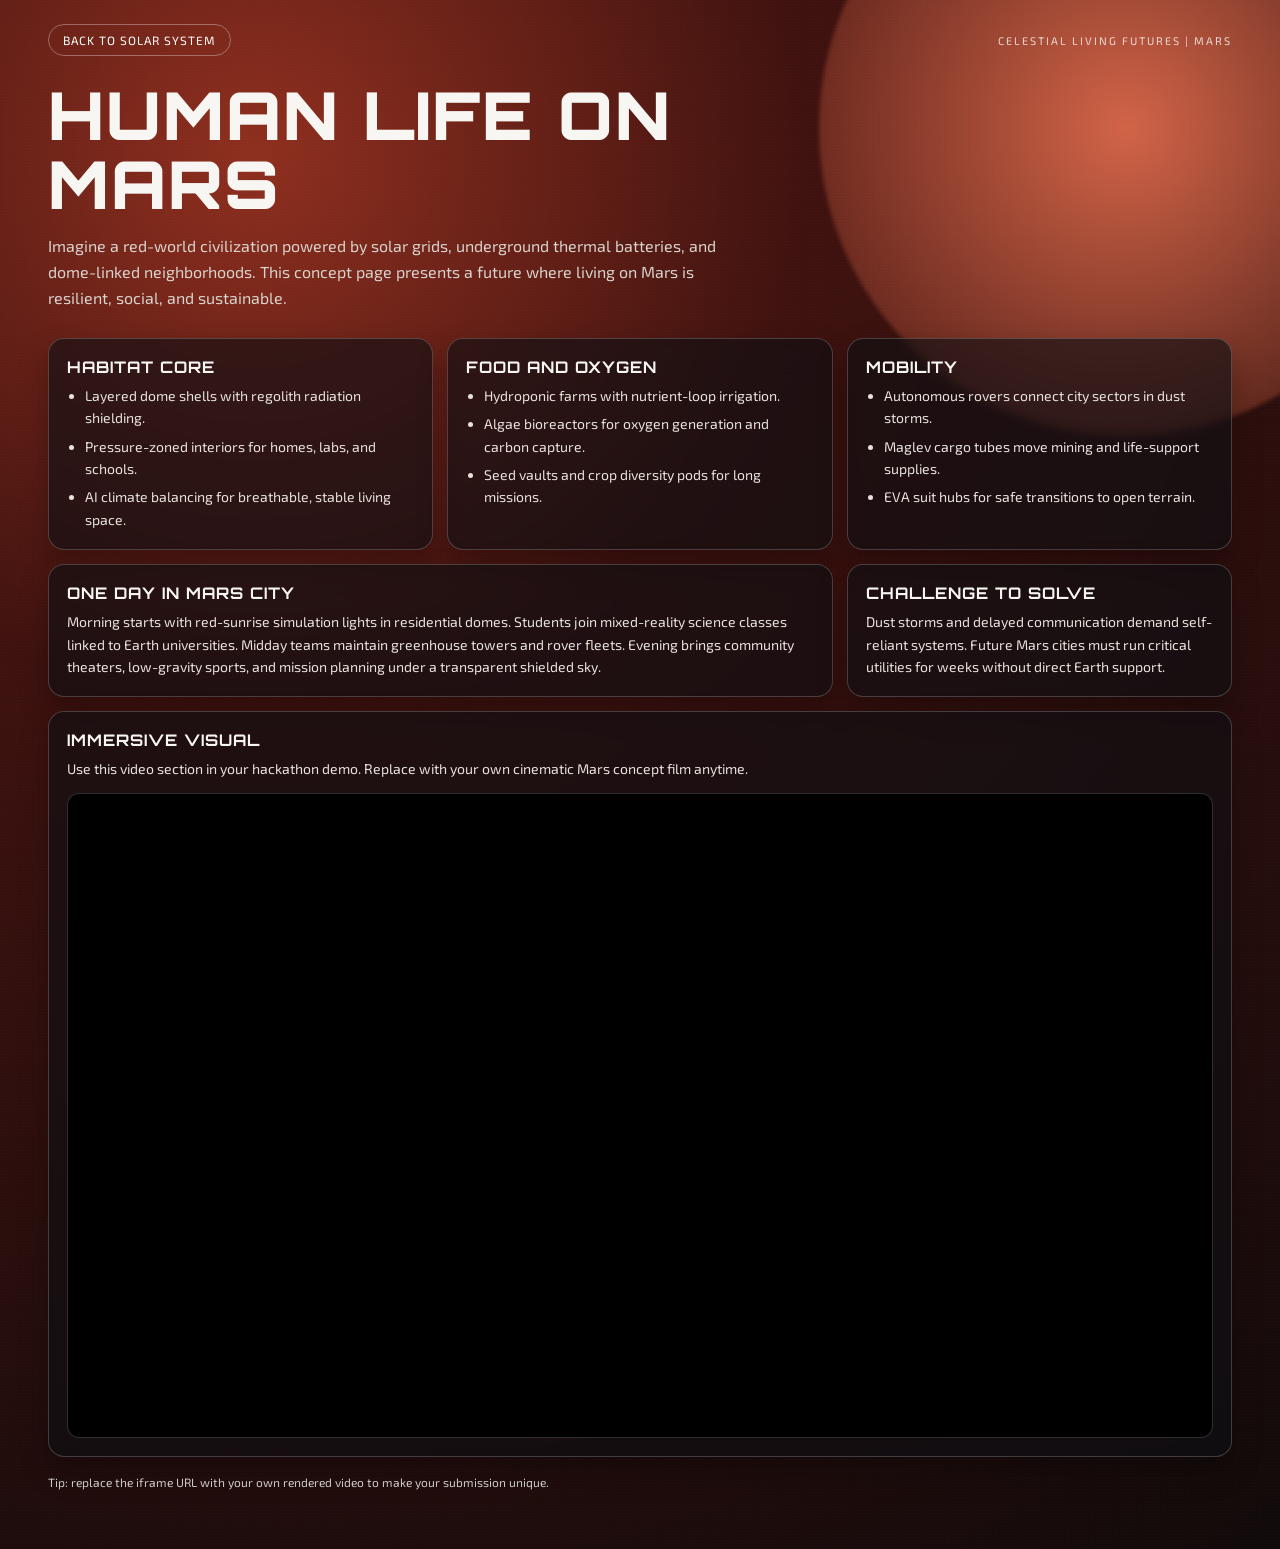
==== mars.html @ a82fee64 "Refactor project structure and enhance Mars and Moon pages with new content and styles" ====
<!DOCTYPE html>
<html lang="en">
<head>
  <meta charset="UTF-8">
  <meta name="viewport" content="width=device-width, initial-scale=1.0">
  <title>Mars Life Vision</title>
  <link rel="stylesheet" href="life-pages.css">
</head>
<body>
  <main class="page mars">
    <header class="topbar">
      <a class="back" href="index.html">Back to Solar System</a>
      <div class="badge">Celestial Living Futures | Mars</div>
    </header>

    <section class="hero">
      <h1>Human Life on Mars</h1>
      <p>Imagine a red-world civilization powered by solar grids, underground thermal batteries, and dome-linked neighborhoods. This concept page presents a future where living on Mars is resilient, social, and sustainable.</p>
    </section>

    <section class="grid">
      <article class="card span-4">
        <h2>Habitat Core</h2>
        <ul>
          <li>Layered dome shells with regolith radiation shielding.</li>
          <li>Pressure-zoned interiors for homes, labs, and schools.</li>
          <li>AI climate balancing for breathable, stable living space.</li>
        </ul>
      </article>

      <article class="card span-4">
        <h2>Food and Oxygen</h2>
        <ul>
          <li>Hydroponic farms with nutrient-loop irrigation.</li>
          <li>Algae bioreactors for oxygen generation and carbon capture.</li>
          <li>Seed vaults and crop diversity pods for long missions.</li>
        </ul>
      </article>

      <article class="card span-4">
        <h2>Mobility</h2>
        <ul>
          <li>Autonomous rovers connect city sectors in dust storms.</li>
          <li>Maglev cargo tubes move mining and life-support supplies.</li>
          <li>EVA suit hubs for safe transitions to open terrain.</li>
        </ul>
      </article>

      <article class="card span-8">
        <h2>One Day in Mars City</h2>
        <p>Morning starts with red-sunrise simulation lights in residential domes. Students join mixed-reality science classes linked to Earth universities. Midday teams maintain greenhouse towers and rover fleets. Evening brings community theaters, low-gravity sports, and mission planning under a transparent shielded sky.</p>
      </article>

      <article class="card span-4">
        <h2>Challenge to Solve</h2>
        <p>Dust storms and delayed communication demand self-reliant systems. Future Mars cities must run critical utilities for weeks without direct Earth support.</p>
      </article>

      <article class="card span-12">
        <h2>Immersive Visual</h2>
        <p>Use this video section in your hackathon demo. Replace with your own cinematic Mars concept film anytime.</p>
        <div class="video-wrap">
          <iframe src="https://www.youtube.com/embed/BEnOzPcleRw" title="Mars concept video" allow="accelerometer; autoplay; clipboard-write; encrypted-media; gyroscope; picture-in-picture; web-share" allowfullscreen></iframe>
        </div>
      </article>
    </section>

    <p class="footer-note">Tip: replace the iframe URL with your own rendered video to make your submission unique.</p>
  </main>
</body>
</html>
---- life-pages.css ----
@import url("https://fonts.googleapis.com/css2?family=Orbitron:wght@500;700;900&family=Exo+2:wght@300;400;600&display=swap");

:root {
  --text: #f7f6f2;
  --muted: #d8d3cd;
  --panel: rgba(14, 16, 20, 0.62);
}

* {
  box-sizing: border-box;
}

body {
  margin: 0;
  min-height: 100vh;
  color: var(--text);
  font-family: "Exo 2", sans-serif;
}

.page {
  min-height: 100vh;
  display: grid;
  grid-template-rows: auto auto 1fr auto;
  padding: 24px clamp(16px, 4vw, 48px) 48px;
  position: relative;
  overflow: hidden;
}

.page::before,
.page::after {
  content: "";
  position: absolute;
  pointer-events: none;
}

.page::before {
  width: 48vw;
  height: 48vw;
  border-radius: 50%;
  right: -12vw;
  top: -14vw;
  filter: blur(2px);
}

.page::after {
  inset: 0;
  background-image: radial-gradient(rgba(255, 255, 255, 0.14) 1px, transparent 1px);
  background-size: 3px 3px;
  opacity: 0.16;
}

.page.mars {
  background: radial-gradient(circle at 20% 10%, #8f2f1f 0%, #3f120f 32%, #110a0a 100%);
}

.page.mars::before {
  background: radial-gradient(circle, rgba(255, 124, 88, 0.78), rgba(143, 47, 31, 0.1));
}

.page.moon {
  background: radial-gradient(circle at 80% 0%, #50647c 0%, #1d2736 38%, #090d15 100%);
}

.page.moon::before {
  background: radial-gradient(circle, rgba(191, 216, 245, 0.7), rgba(57, 72, 92, 0.1));
}

.topbar {
  display: flex;
  align-items: center;
  justify-content: space-between;
  position: relative;
  z-index: 2;
}

.back {
  color: #fff;
  text-decoration: none;
  border: 1px solid rgba(255, 255, 255, 0.32);
  border-radius: 999px;
  padding: 8px 14px;
  font-size: 12px;
  letter-spacing: 1px;
  text-transform: uppercase;
}

.badge {
  text-transform: uppercase;
  letter-spacing: 2px;
  font-size: 11px;
  color: rgba(255, 255, 255, 0.78);
}

.hero {
  position: relative;
  z-index: 2;
  margin-top: 24px;
  max-width: 860px;
}

.hero h1 {
  margin: 0;
  font-family: "Orbitron", sans-serif;
  font-weight: 900;
  text-transform: uppercase;
  letter-spacing: 2px;
  font-size: clamp(28px, 6vw, 66px);
  line-height: 1.05;
}

.hero p {
  margin: 14px 0 0;
  color: var(--muted);
  max-width: 68ch;
  line-height: 1.65;
}

.grid {
  position: relative;
  z-index: 2;
  display: grid;
  grid-template-columns: repeat(12, minmax(0, 1fr));
  gap: 14px;
  margin-top: 26px;
}

.card {
  background: var(--panel);
  border: 1px solid rgba(255, 255, 255, 0.2);
  border-radius: 16px;
  padding: 18px;
  backdrop-filter: blur(4px);
  box-shadow: 0 14px 30px rgba(0, 0, 0, 0.28);
}

.card h2 {
  margin: 0 0 8px;
  font-family: "Orbitron", sans-serif;
  font-size: 16px;
  letter-spacing: 1px;
  text-transform: uppercase;
}

.card p,
.card li {
  margin: 0;
  color: #e8e2dc;
  line-height: 1.6;
  font-size: 14px;
}

.card ul {
  margin: 0;
  padding-left: 18px;
  display: grid;
  gap: 6px;
}

.span-4 {
  grid-column: span 4;
}

.span-6 {
  grid-column: span 6;
}

.span-8 {
  grid-column: span 8;
}

.span-12 {
  grid-column: span 12;
}

.video-wrap {
  border-radius: 12px;
  overflow: hidden;
  border: 1px solid rgba(255, 255, 255, 0.18);
  margin-top: 12px;
  background: #000;
}

.video-wrap iframe {
  width: 100%;
  aspect-ratio: 16 / 9;
  border: 0;
  display: block;
}

.footer-note {
  position: relative;
  z-index: 2;
  margin-top: 18px;
  font-size: 12px;
  color: rgba(255, 255, 255, 0.78);
}

@media (max-width: 980px) {
  .span-4,
  .span-6,
  .span-8 {
    grid-column: span 12;
  }

  .hero p {
    max-width: 100%;
  }
}
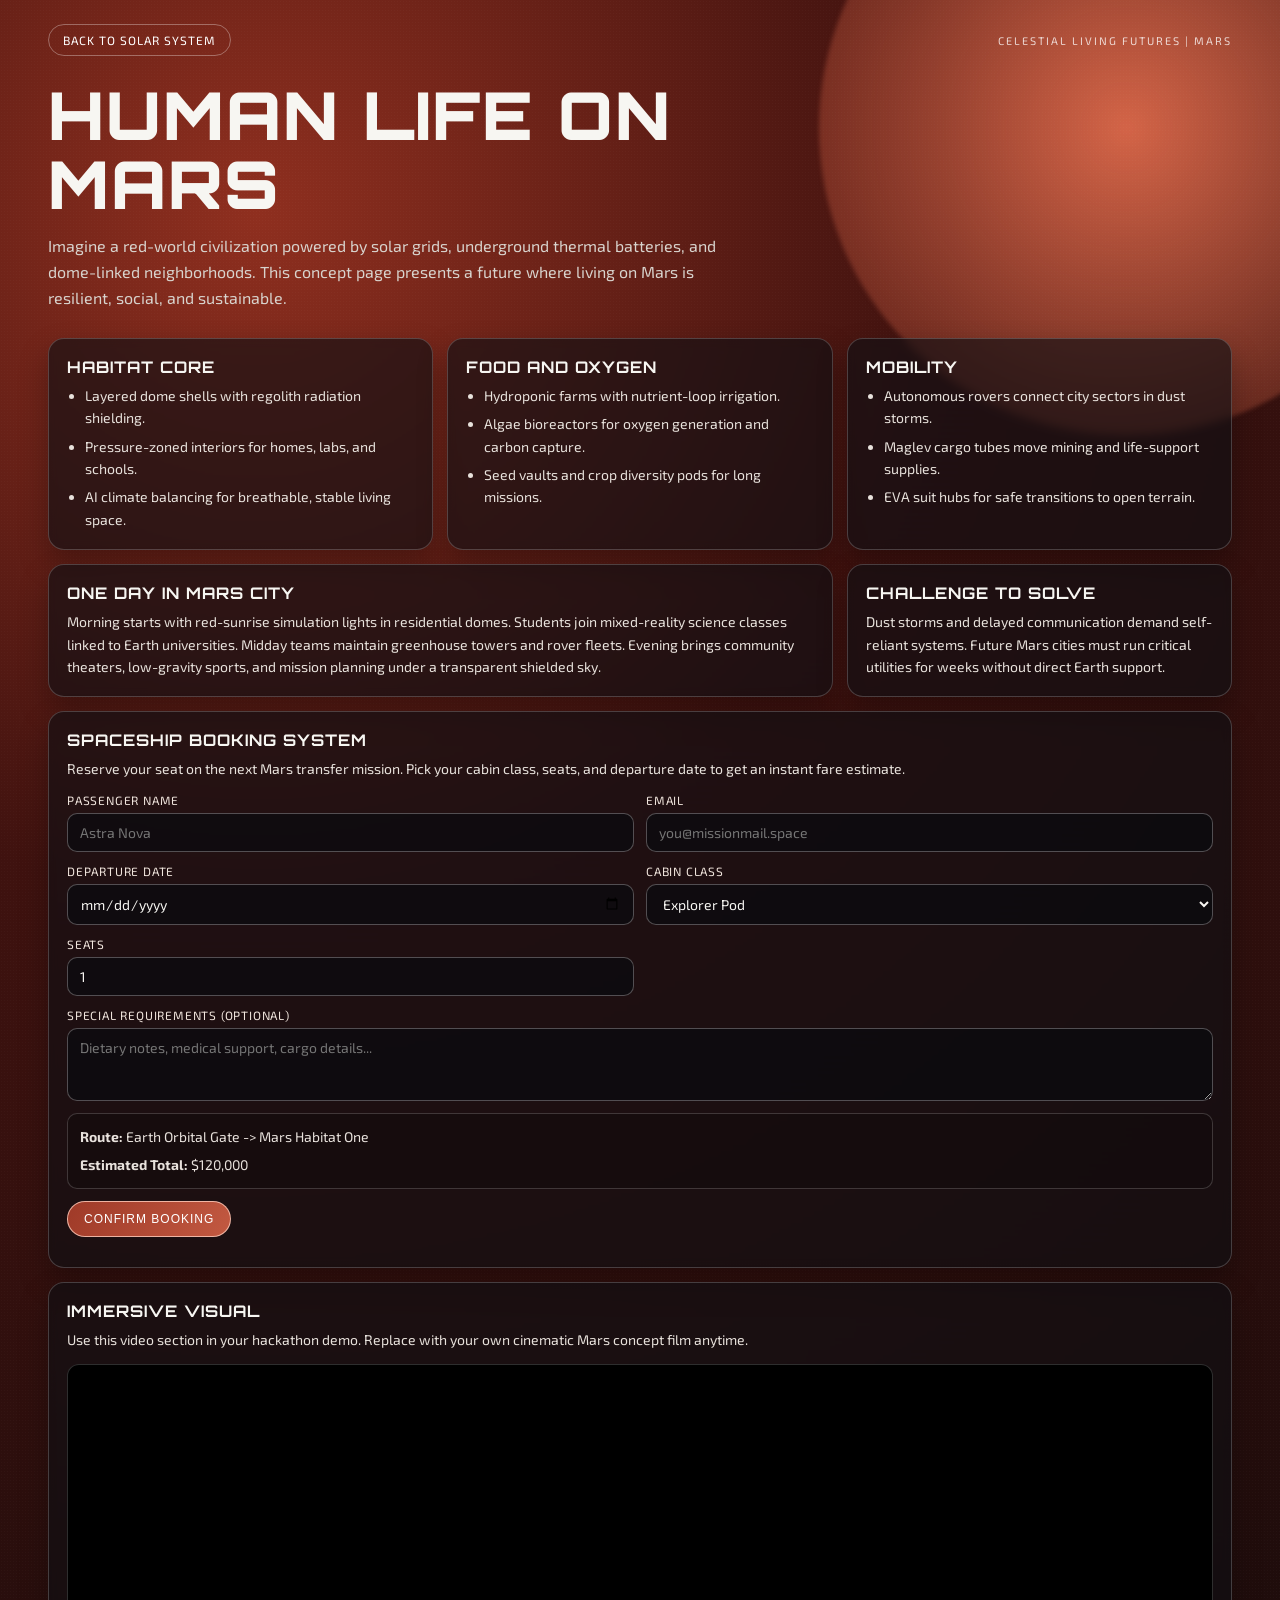
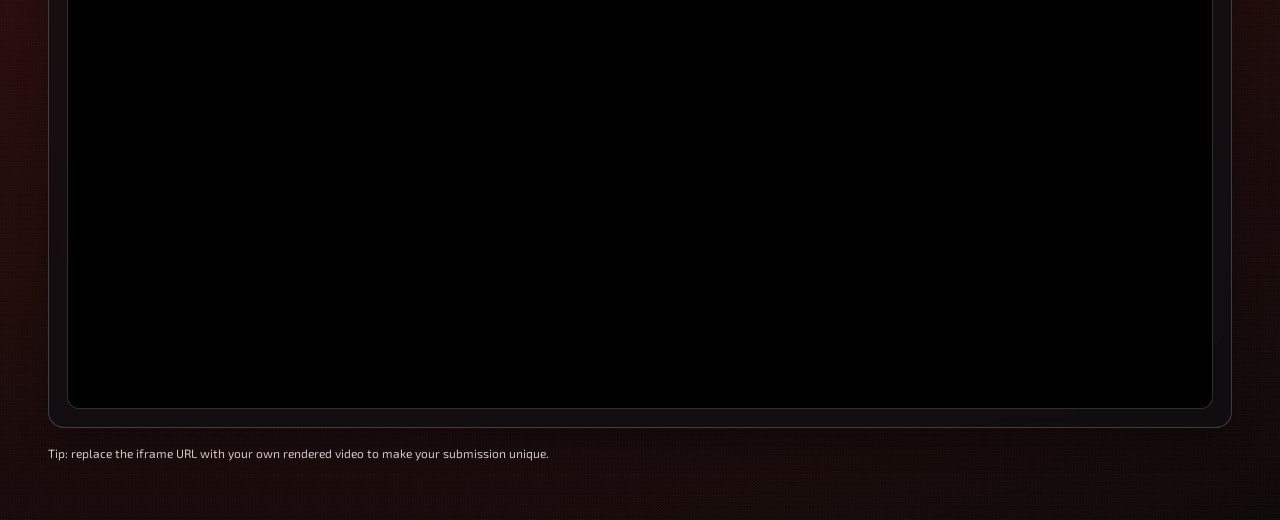
==== commit 9d3ebf01: "Add spaceship booking system with form and pricing estimate functionality" ====
--- a/mars.html
+++ b/mars.html
@@ -56,6 +56,60 @@
         <p>Dust storms and delayed communication demand self-reliant systems. Future Mars cities must run critical utilities for weeks without direct Earth support.</p>
       </article>
 
+      <article class="card span-12 booking-card">
+        <h2>Spaceship Booking System</h2>
+        <p>Reserve your seat on the next Mars transfer mission. Pick your cabin class, seats, and departure date to get an instant fare estimate.</p>
+
+        <form id="shipBookingForm" class="booking-form" novalidate>
+          <div class="booking-grid">
+            <div class="booking-field">
+              <label for="travelerName">Passenger Name</label>
+              <input id="travelerName" name="travelerName" type="text" placeholder="Astra Nova" required>
+            </div>
+
+            <div class="booking-field">
+              <label for="travelerEmail">Email</label>
+              <input id="travelerEmail" name="travelerEmail" type="email" placeholder="you@missionmail.space" required>
+            </div>
+
+            <div class="booking-field">
+              <label for="departureDate">Departure Date</label>
+              <input id="departureDate" name="departureDate" type="date" required>
+            </div>
+
+            <div class="booking-field">
+              <label for="cabinClass">Cabin Class</label>
+              <select id="cabinClass" name="cabinClass" required>
+                <option value="explorer">Explorer Pod</option>
+                <option value="pioneer">Pioneer Cabin</option>
+                <option value="commander">Commander Suite</option>
+              </select>
+            </div>
+
+            <div class="booking-field">
+              <label for="seatCount">Seats</label>
+              <input id="seatCount" name="seatCount" type="number" min="1" max="6" value="1" required>
+            </div>
+
+            <div class="booking-field booking-full">
+              <label for="specialReq">Special Requirements (optional)</label>
+              <textarea id="specialReq" name="specialReq" rows="3" placeholder="Dietary notes, medical support, cargo details..."></textarea>
+            </div>
+          </div>
+
+          <div class="booking-summary" id="bookingSummary">
+            <p><strong>Route:</strong> Earth Orbital Gate -> Mars Habitat One</p>
+            <p><strong>Estimated Total:</strong> <span id="estimatedPrice">$120,000</span></p>
+          </div>
+
+          <div class="booking-actions">
+            <button type="submit">Confirm Booking</button>
+          </div>
+
+          <p id="bookingMessage" class="booking-message" aria-live="polite"></p>
+        </form>
+      </article>
+
       <article class="card span-12">
         <h2>Immersive Visual</h2>
         <p>Use this video section in your hackathon demo. Replace with your own cinematic Mars concept film anytime.</p>
@@ -67,5 +121,76 @@
 
     <p class="footer-note">Tip: replace the iframe URL with your own rendered video to make your submission unique.</p>
   </main>
+
+  <script>
+    (function () {
+      var form = document.getElementById("shipBookingForm");
+      if (!form) {
+        return;
+      }
+
+      var departureDate = document.getElementById("departureDate");
+      var cabinClass = document.getElementById("cabinClass");
+      var seatCount = document.getElementById("seatCount");
+      var estimatedPrice = document.getElementById("estimatedPrice");
+      var bookingMessage = document.getElementById("bookingMessage");
+      var travelerName = document.getElementById("travelerName");
+
+      var baseFare = 120000;
+      var classMultiplier = {
+        explorer: 1,
+        pioneer: 1.35,
+        commander: 1.9
+      };
+
+      var today = new Date();
+      var yyyy = today.getFullYear();
+      var mm = String(today.getMonth() + 1).padStart(2, "0");
+      var dd = String(today.getDate()).padStart(2, "0");
+      departureDate.min = yyyy + "-" + mm + "-" + dd;
+
+      function formatUSD(value) {
+        return new Intl.NumberFormat("en-US", {
+          style: "currency",
+          currency: "USD",
+          maximumFractionDigits: 0
+        }).format(value);
+      }
+
+      function currentTotal() {
+        var seats = Math.max(1, parseInt(seatCount.value || "1", 10));
+        var selectedClass = cabinClass.value;
+        var multiplier = classMultiplier[selectedClass] || 1;
+        return Math.round(baseFare * seats * multiplier);
+      }
+
+      function updateEstimate() {
+        estimatedPrice.textContent = formatUSD(currentTotal());
+      }
+
+      cabinClass.addEventListener("change", updateEstimate);
+      seatCount.addEventListener("input", updateEstimate);
+
+      form.addEventListener("submit", function (event) {
+        event.preventDefault();
+
+        if (!form.checkValidity()) {
+          bookingMessage.textContent = "Please fill all required booking fields correctly.";
+          bookingMessage.className = "booking-message error";
+          form.reportValidity();
+          return;
+        }
+
+        var ref = "MARS-" + Date.now().toString().slice(-6);
+        bookingMessage.textContent =
+          "Booking confirmed for " + travelerName.value.trim() +
+          ". Reference: " + ref +
+          ". Total fare: " + formatUSD(currentTotal()) + ".";
+        bookingMessage.className = "booking-message success";
+      });
+
+      updateEstimate();
+    })();
+  </script>
 </body>
 </html>
--- a/life-pages.css
+++ b/life-pages.css
@@ -187,6 +187,110 @@
   display: block;
 }
 
+.booking-card p {
+  margin-bottom: 12px;
+}
+
+.booking-form {
+  margin-top: 8px;
+}
+
+.booking-grid {
+  display: grid;
+  grid-template-columns: repeat(2, minmax(0, 1fr));
+  gap: 12px;
+}
+
+.booking-field {
+  display: grid;
+  gap: 6px;
+}
+
+.booking-full {
+  grid-column: 1 / -1;
+}
+
+.booking-field label {
+  font-size: 12px;
+  letter-spacing: 0.8px;
+  text-transform: uppercase;
+  color: #f1e6de;
+}
+
+.booking-field input,
+.booking-field select,
+.booking-field textarea {
+  width: 100%;
+  border: 1px solid rgba(255, 255, 255, 0.28);
+  border-radius: 10px;
+  padding: 10px 12px;
+  background: rgba(8, 10, 14, 0.65);
+  color: #f7f6f2;
+  font-family: inherit;
+  font-size: 14px;
+}
+
+.booking-field textarea {
+  resize: vertical;
+}
+
+.booking-field input:focus,
+.booking-field select:focus,
+.booking-field textarea:focus {
+  outline: none;
+  border-color: rgba(255, 181, 154, 0.85);
+  box-shadow: 0 0 0 2px rgba(255, 124, 88, 0.2);
+}
+
+.booking-summary {
+  margin-top: 12px;
+  padding: 12px;
+  border-radius: 10px;
+  border: 1px solid rgba(255, 255, 255, 0.18);
+  background: rgba(17, 10, 10, 0.5);
+}
+
+.booking-summary p {
+  margin: 0;
+}
+
+.booking-summary p + p {
+  margin-top: 6px;
+}
+
+.booking-actions {
+  margin-top: 12px;
+}
+
+.booking-actions button {
+  border: 1px solid rgba(255, 207, 190, 0.8);
+  background: linear-gradient(120deg, #9f3a28, #c25941);
+  color: #fff;
+  padding: 10px 16px;
+  border-radius: 999px;
+  font-size: 12px;
+  letter-spacing: 1px;
+  text-transform: uppercase;
+  cursor: pointer;
+}
+
+.booking-actions button:hover {
+  filter: brightness(1.08);
+}
+
+.booking-message {
+  margin-top: 10px;
+  font-size: 13px;
+}
+
+.booking-message.success {
+  color: #b9ffcf;
+}
+
+.booking-message.error {
+  color: #ffd1cc;
+}
+
 .footer-note {
   position: relative;
   z-index: 2;
@@ -202,6 +306,10 @@
     grid-column: span 12;
   }
 
+  .booking-grid {
+    grid-template-columns: 1fr;
+  }
+
   .hero p {
     max-width: 100%;
   }
